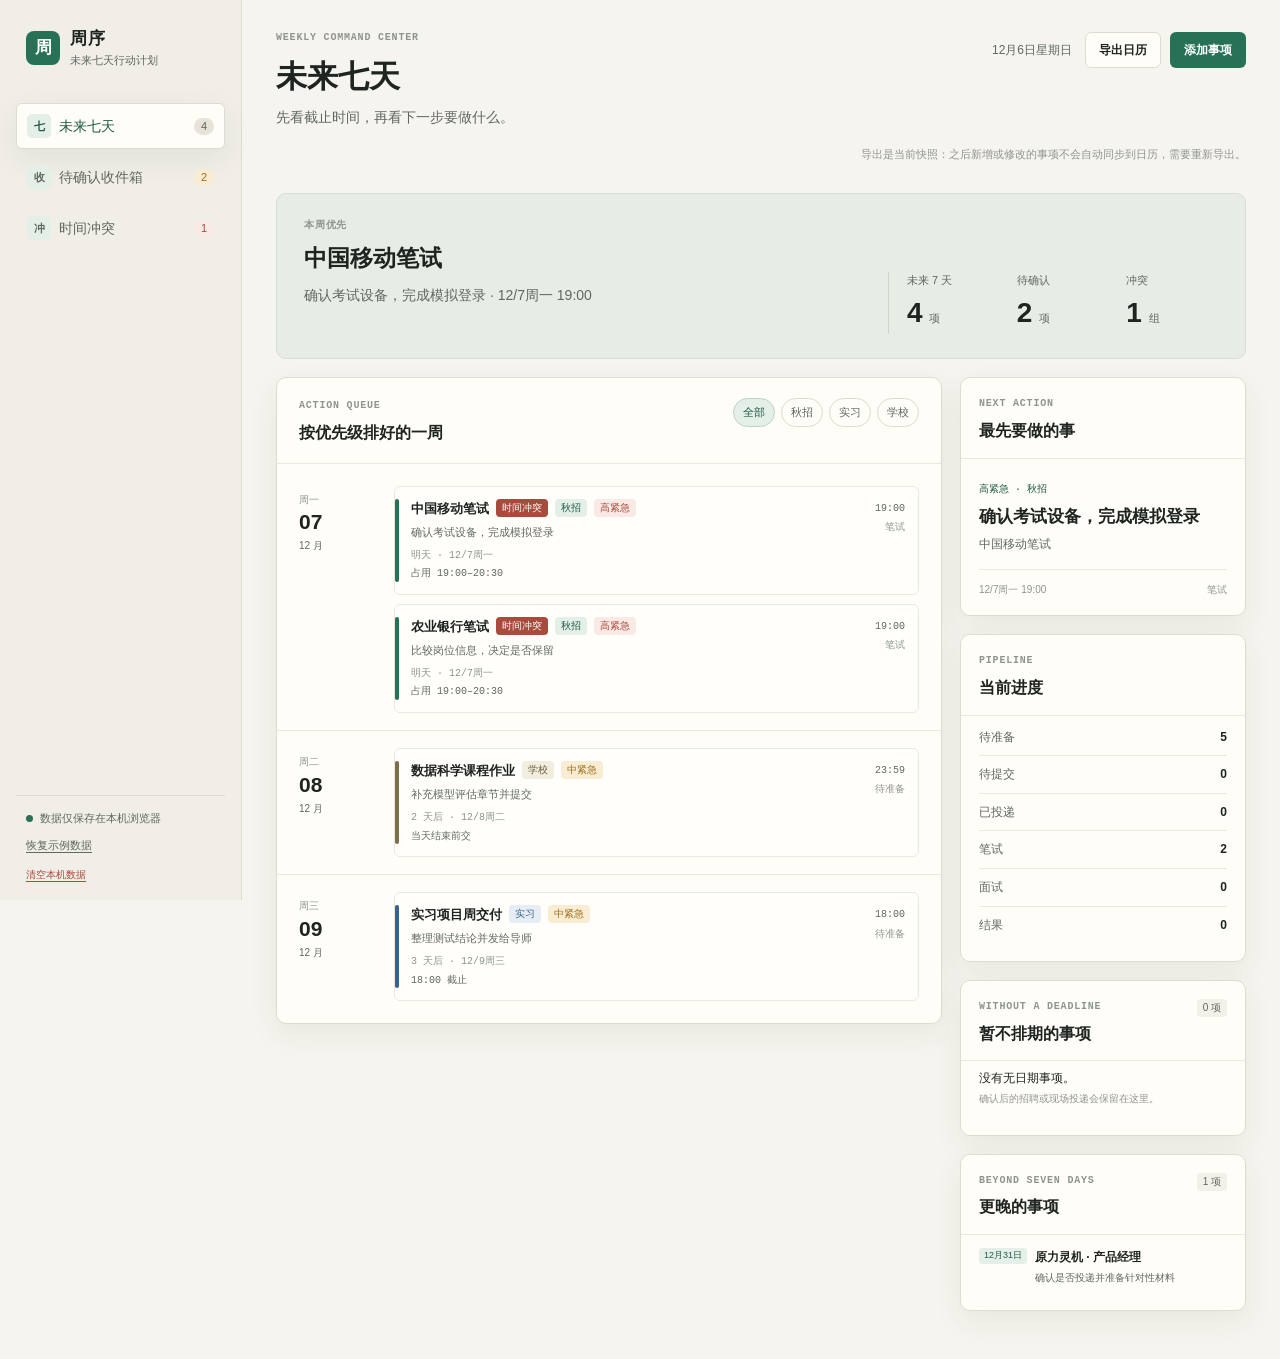
==== mvp/index.html @ a5f4f887 "版本号升到 20261125-3，让手机端刷新拿到最新代码" ====
<!doctype html>
<html lang="zh-CN">
  <head>
    <meta charset="UTF-8" />
    <meta name="viewport" content="width=device-width, initial-scale=1.0" />
    <meta name="theme-color" content="#f5f3ee" />
    <title>周序 · 未来七天行动计划</title>
    <link rel="icon" href="data:," />
    <link rel="stylesheet" href="./styles.css?v=20261125-3" />
  </head>
  <body>
    <div class="app-shell">
      <aside class="sidebar" aria-label="主导航">
        <div class="brand">
          <div class="brand-mark">周</div>
          <div>
            <div class="brand-name">周序</div>
            <div class="brand-subtitle">未来七天行动计划</div>
          </div>
        </div>

        <nav class="nav-list" aria-label="功能">
          <button class="nav-item active" data-view="week" type="button">
            <span class="nav-icon" aria-hidden="true">七</span>
            <span>未来七天</span>
            <span class="nav-count" id="weekCount">0</span>
          </button>
          <button class="nav-item" data-view="inbox" type="button">
            <span class="nav-icon" aria-hidden="true">收</span>
            <span>待确认收件箱</span>
            <span class="nav-count warn" id="inboxCount">0</span>
          </button>
          <button class="nav-item" data-view="conflicts" type="button">
            <span class="nav-icon" aria-hidden="true">冲</span>
            <span>时间冲突</span>
            <span class="nav-count danger" id="conflictCount">0</span>
          </button>
        </nav>

        <div class="sidebar-footer">
          <div class="privacy-note">
            <span class="privacy-dot"></span>
            <span>数据仅保存在本机浏览器</span>
          </div>
          <div class="sidebar-actions">
            <button class="text-button" id="resetDemo" type="button">恢复示例数据</button>
            <button class="reset-link" id="clearLocalData" type="button">
              <span class="label-full">清空本机数据</span>
              <span class="label-short">清空数据</span>
            </button>
          </div>
        </div>
      </aside>

      <main class="main-content">
        <header class="topbar">
          <div>
            <p class="eyebrow" id="viewEyebrow">WEEKLY COMMAND CENTER</p>
            <h1 id="viewTitle">未来七天</h1>
            <p class="view-subtitle" id="viewSubtitle">先看截止时间，再看下一步要做什么。</p>
          </div>
          <div class="topbar-actions">
            <div class="today-chip" id="todayChip"></div>
            <button class="button secondary" id="exportButton" type="button">导出日历</button>
            <button class="button primary" id="openCapture" type="button">添加事项</button>
          </div>
          <p class="export-note">
            导出是当前快照：之后新增或修改的事项不会自动同步到日历，需要重新导出。
          </p>
        </header>

        <section class="view active" id="weekView" aria-labelledby="viewTitle">
          <div class="summary-strip">
            <div class="summary-main">
              <p class="section-kicker">本周优先</p>
              <h2 id="priorityHeadline">先处理最紧急的事项</h2>
              <p id="prioritySummary">这里会显示未来七天最重要的行动。</p>
            </div>
            <div class="summary-metrics">
              <div class="metric">
                <span class="metric-label">未来 7 天</span>
                <strong id="metricUpcoming">0</strong>
                <span class="metric-unit">项</span>
              </div>
              <div class="metric">
                <span class="metric-label">待确认</span>
                <strong id="metricPending">0</strong>
                <span class="metric-unit">项</span>
              </div>
              <div class="metric">
                <span class="metric-label">冲突</span>
                <strong id="metricConflicts">0</strong>
                <span class="metric-unit">组</span>
              </div>
            </div>
          </div>

          <div class="workspace-grid">
            <section class="panel schedule-panel">
              <div class="panel-heading">
                <div>
                  <p class="section-kicker">ACTION QUEUE</p>
                  <h2>按优先级排好的一周</h2>
                </div>
                <div class="filter-row" id="categoryFilters" aria-label="分类筛选"></div>
              </div>
              <div class="day-list" id="dayList"></div>
            </section>

            <aside class="side-stack">
              <section class="panel focus-panel">
                <div class="panel-heading compact">
                  <div>
                    <p class="section-kicker">NEXT ACTION</p>
                    <h2>最先要做的事</h2>
                  </div>
                </div>
                <div id="nextActionCard"></div>
              </section>

              <section class="panel progress-panel">
                <div class="panel-heading compact">
                  <div>
                    <p class="section-kicker">PIPELINE</p>
                    <h2>当前进度</h2>
                  </div>
                </div>
                <div class="pipeline-summary" id="pipelineSummary"></div>
              </section>

              <section class="panel unscheduled-panel">
                <div class="panel-heading compact">
                  <div>
                    <p class="section-kicker">WITHOUT A DEADLINE</p>
                    <h2>暂不排期的事项</h2>
                  </div>
                  <span class="tag" id="unscheduledCount">0 项</span>
                </div>
                <div class="unscheduled-list" id="unscheduledList"></div>
              </section>

              <section class="panel unscheduled-panel">
                <div class="panel-heading compact">
                  <div>
                    <p class="section-kicker">BEYOND SEVEN DAYS</p>
                    <h2>更晚的事项</h2>
                  </div>
                  <span class="tag" id="laterCount">0 项</span>
                </div>
                <div class="unscheduled-list" id="laterList"></div>
              </section>
            </aside>
          </div>
        </section>

        <section class="view" id="inboxView" aria-labelledby="viewTitle">
          <div class="inbox-layout">
            <section class="panel inbox-panel">
              <div class="panel-heading">
                <div>
                  <p class="section-kicker">REVIEW QUEUE</p>
                  <h2>待你确认的事项</h2>
                </div>
                <div class="legend-row">
                  <span class="status-dot draft"></span><span>未确认</span>
                  <span class="status-dot confirmed"></span><span>已确认</span>
                </div>
              </div>
              <div id="inboxList" class="inbox-list"></div>
            </section>

            <aside class="panel review-panel">
              <div class="panel-heading compact">
                <div>
                  <p class="section-kicker">CARE FUL REVIEW</p>
                  <h2>确认事实，再进日历</h2>
                </div>
              </div>
              <div id="reviewEmpty" class="empty-state compact">
                <div class="empty-mark">审</div>
                <h3>选择一条待确认信息</h3>
                <p>日期、任务和状态都会先展示原文依据，再由你确认。</p>
              </div>
              <form id="reviewForm" class="review-form hidden">
                <div class="source-block">
                  <span class="source-label">原文依据</span>
                  <div id="reviewImageWrap" class="review-image-wrap hidden">
                    <img id="reviewImage" alt="事项原始截图" />
                  </div>
                  <p id="reviewSourceText"></p>
                  <a id="reviewSourceLink" class="source-link hidden" target="_blank" rel="noreferrer">打开来源</a>
                </div>
                <div id="reviewInference" class="inference-block hidden">
                  <span class="source-label">日期推算依据</span>
                  <p id="reviewInferenceText"></p>
                  <span class="inference-hint">这是按原文推算的结果，请确认是否正确。</span>
                </div>
                <p id="reviewPrefillNote" class="prefill-note hidden"></p>
                <label class="field">
                  <span>事项名称</span>
                  <input id="reviewTitle" type="text" required />
                </label>
                <div class="field-grid">
                  <label class="field">
                    <span>分类</span>
                    <select id="reviewCategory">
                      <option value="recruiting">秋招</option>
                      <option value="internship">实习</option>
                      <option value="school">学校</option>
                    </select>
                  </label>
                  <label class="field">
                    <span>日期状态</span>
                    <select id="reviewDateState">
                      <option value="explicit">明确日期</option>
                      <option value="missing">未找到日期</option>
                      <option value="published">只有发布日期</option>
                      <option value="no_schedule">无需排期</option>
                    </select>
                  </label>
                </div>
                <div class="field-grid">
                  <label class="field">
                    <span id="reviewDeadlineLabel">截止日期</span>
                    <input id="reviewDeadline" type="date" />
                  </label>
                  <label class="field">
                    <span id="reviewTimeLabel">截止时间</span>
                    <input id="reviewTime" type="time" />
                  </label>
                </div>
                <div class="field-grid">
                  <label class="field" id="reviewDurationField">
                    <span id="reviewDurationLabel">预计占用时长</span>
                    <select id="reviewDuration">
                      <option value="">按类型自动</option>
                      <option value="15">15 分钟</option>
                      <option value="30">30 分钟</option>
                      <option value="45">45 分钟</option>
                      <option value="60">60 分钟</option>
                      <option value="90">90 分钟</option>
                      <option value="120">120 分钟</option>
                      <option value="180">180 分钟</option>
                      <option value="240">240 分钟</option>
                    </select>
                  </label>
                  <div class="field">
                    <span id="reviewOccupancyLabel">时段基准</span>
                    <p class="field-help" id="reviewOccupancy"></p>
                  </div>
                </div>
                <p id="reviewTimeHint" class="field-help time-hint"></p>
                <label class="field">
                  <span>具体下一步</span>
                  <input id="reviewAction" type="text" placeholder="例如：完成网申并提交材料" required />
                </label>
                <div class="field-grid">
                  <label class="field">
                    <span>紧急程度</span>
                    <select id="reviewUrgency">
                      <option value="high">高</option>
                      <option value="medium">中</option>
                      <option value="low">低</option>
                    </select>
                  </label>
                  <label class="field">
                    <span>进度</span>
                    <select id="reviewStatus">
                      <option value="todo">待准备</option>
                      <option value="coursework">待提交</option>
                      <option value="submitted">已投递</option>
                      <option value="exam">笔试</option>
                      <option value="interview">面试</option>
                      <option value="result">结果</option>
                      <option value="done">已完成</option>
                    </select>
                  </label>
                </div>
                <label class="field">
                  <span id="reviewContextLabel">岗位上下文（冲突比较时使用）</span>
                  <textarea id="reviewContext" rows="2" placeholder="岗位职责、地点、考试形式或你自己的选择理由"></textarea>
                </label>
                <div class="review-actions">
                  <button class="button ghost" id="saveDraft" type="button">暂存草稿</button>
                  <button class="button danger-text" id="deleteTask" type="button">删除这条事项</button>
                  <button class="button primary" type="submit">确认并加入计划</button>
                </div>
              </form>
            </aside>
          </div>
        </section>

        <section class="view" id="conflictsView" aria-labelledby="viewTitle">
          <div id="conflictContent"></div>
        </section>
      </main>
    </div>

    <dialog id="captureDialog" class="capture-dialog">
      <form method="dialog" class="dialog-shell" id="captureForm">
        <div class="dialog-toast" id="captureToast" role="status" aria-live="polite"></div>
        <div class="dialog-header">
          <div>
            <p class="section-kicker">CAPTURE</p>
            <h2>添加一条截止信息</h2>
            <p>先记录来源，再确认事实。系统不会凭空补日期。</p>
          </div>
          <button class="icon-button" value="cancel" aria-label="关闭" type="submit">×</button>
        </div>

        <div class="capture-tabs" role="tablist" aria-label="添加方式">
          <button class="capture-tab active" type="button" data-capture-mode="image">图片</button>
          <button class="capture-tab" type="button" data-capture-mode="text">粘贴文本</button>
          <button class="capture-tab" type="button" data-capture-mode="manual">手动录入</button>
          <button class="capture-tab" type="button" data-capture-mode="sample">示例</button>
        </div>

        <section class="capture-mode active" data-mode-panel="image">
          <label class="dropzone" id="dropzone">
            <input id="imageInput" type="file" accept="image/*" hidden />
            <span class="drop-mark">+</span>
            <strong>选择一张招聘或通知截图</strong>
            <span>图片只留在本机；首版会先进入“待人工确认”</span>
          </label>
          <div id="imagePreview" class="image-preview hidden"></div>
        </section>

        <section class="capture-mode" data-mode-panel="text">
          <label class="field">
            <span>粘贴招聘原文或通知文字</span>
            <textarea id="rawTextInput" rows="7" placeholder="例如：投递时间 2026年8月17日-2026年12月31日"></textarea>
          </label>
          <p class="field-help">首版不会自动猜测。请保留原文，下一步再手动确认日期。</p>
        </section>

        <section class="capture-mode" data-mode-panel="manual">
          <div class="manual-form">
            <label class="field" id="manualTitleField"><span>事项名称</span><input id="manualTitle" type="text" placeholder="例如：中国移动笔试" /></label>
            <div class="field-grid">
              <label class="field"><span>分类</span><select id="manualCategory"><option value="recruiting">秋招</option><option value="internship">实习</option><option value="school">学校</option></select></label>
              <label class="field"><span>日期状态</span><select id="manualDateState"><option value="explicit">明确日期</option><option value="missing">未找到日期</option><option value="published">只有发布日期</option><option value="no_schedule">无需排期</option></select></label>
            </div>
            <div class="field-grid">
              <label class="field" id="manualDeadlineField"><span id="manualDeadlineLabel">截止日期</span><input id="manualDeadline" type="date" /></label>
              <label class="field"><span id="manualTimeLabel">截止时间</span><input id="manualTime" type="time" /></label>
            </div>
            <div class="field-grid">
              <label class="field" id="manualDurationField"><span id="manualDurationLabel">预计占用时长</span>
                <select id="manualDuration">
                  <option value="">按类型自动</option>
                  <option value="15">15 分钟</option>
                  <option value="30">30 分钟</option>
                  <option value="45">45 分钟</option>
                  <option value="60">60 分钟</option>
                  <option value="90">90 分钟</option>
                  <option value="120">120 分钟</option>
                  <option value="180">180 分钟</option>
                  <option value="240">240 分钟</option>
                </select>
              </label>
              <div class="field"><span id="manualOccupancyLabel">时段基准</span><p class="field-help" id="manualOccupancy"></p></div>
            </div>
            <label class="field" id="manualActionField"><span>具体下一步</span><input id="manualAction" type="text" placeholder="例如：确认考试设备并完成模拟测试" /></label>
            <div class="field-grid">
              <label class="field"><span>进度</span><select id="manualStatus"><option value="todo">待准备</option><option value="coursework">待提交</option><option value="submitted">已投递</option><option value="exam">笔试</option><option value="interview">面试</option><option value="result">结果</option><option value="done">已完成</option></select></label>
              <label class="field"><span>紧急程度</span><select id="manualUrgency"><option value="high">高</option><option value="medium" selected>中</option><option value="low">低</option></select></label>
            </div>
            <p id="manualHint" class="field-help"></p>
          </div>
        </section>

        <section class="capture-mode" data-mode-panel="sample">
          <div class="sample-list">
            <button class="sample-option" type="button" data-sample="explicit">
              <img src="./assets/samples/s01-nowcoder.jpg" alt="原力灵机职位详情页截图" />
              <span class="sample-copy">
                <span class="sample-status explicit">明确日期</span>
                <strong>原力灵机 · 产品经理</strong>
                <span>投递时间：2026-08-17 至 2026-12-31</span>
              </span>
            </button>
            <button class="sample-option" type="button" data-sample="published">
              <img src="./assets/samples/s02-huolala.jpg" alt="货拉拉职位详情页截图" />
              <span class="sample-copy">
                <span class="sample-status published">只有发布日期</span>
                <strong>货拉拉 · 产品实习生</strong>
                <span>发布于 2026-09-11，未说明截止时间</span>
              </span>
            </button>
            <button class="sample-option" type="button" data-sample="missing">
              <img src="./assets/samples/s03-ecoflow.jpg" alt="EcoFlow 职位详情页截图" />
              <span class="sample-copy">
                <span class="sample-status missing">未找到日期</span>
                <strong>EcoFlow · 软件产品经理</strong>
                <span>页面可见区域没有截止时间</span>
              </span>
            </button>
            <button class="sample-option" type="button" data-sample="graduationYear">
              <img src="./assets/samples/s06-ncss.jpg" alt="浩鲸云计算职位详情页截图" />
              <span class="sample-copy">
                <span class="sample-status explicit">明确日期</span>
                <strong>浩鲸云计算 · 产品经理</strong>
                <span>毕业时间 2027 年，招聘截止日期 2026.12.31</span>
              </span>
            </button>
            <button class="sample-option" type="button" data-sample="noSchedule">
              <span class="sample-placeholder">现</span>
              <span class="sample-copy">
                <span class="sample-status no-schedule">无需排期</span>
                <strong>双选会现场投递</strong>
                <span>已现场递交简历，没有截止时间，只需保留进度</span>
              </span>
            </button>
            <button class="sample-option" type="button" data-sample="conflict">
              <span class="sample-placeholder conflict">冲</span>
              <span class="sample-copy">
                <span class="sample-status conflict">时间冲突</span>
                <strong>中国移动 vs 农业银行</strong>
                <span>两个笔试安排在同一时间，需要比较岗位上下文</span>
              </span>
            </button>
          </div>
        </section>

        <div class="dialog-footer">
          <span class="dialog-footnote">示例使用公开招聘页；个人截图只保存在本机浏览器。</span>
          <button class="button primary" id="saveCapture" type="button">保存到待确认收件箱</button>
        </div>
      </form>
    </dialog>

    <dialog id="clearDataDialog" class="confirm-dialog">
      <form method="dialog" class="confirm-shell">
        <p class="section-kicker">RESET LOCAL DATA</p>
        <h2>清空本机事项？</h2>
        <p>这只会删除当前浏览器保存的事项，不会删除示例图片。清空后会保持空计划，方便下一次试用。</p>
        <div class="confirm-actions">
          <button class="button secondary" value="cancel" type="submit">取消</button>
          <button class="button primary" value="confirm" type="submit">清空事项</button>
        </div>
      </form>
    </dialog>

    <div class="toast" id="toast" role="status" aria-live="polite"></div>

    <script src="./parser.js?v=20261125-3"></script>
    <script src="./app.js?v=20261125-3"></script>
  </body>
</html>
---- mvp/styles.css ----
:root {
  --ink: #1e2420;
  --ink-soft: #5f6861;
  --ink-faint: #8d958e;
  --paper: #f6f4ee;
  --panel: #fffdf8;
  --line: #dedbd1;
  --line-soft: #ece8de;
  --accent: #277257;
  --accent-deep: #1f5b45;
  --accent-soft: #e4efe8;
  --warning: #a06d17;
  --warning-soft: #f8edd2;
  --danger: #a84a3c;
  --danger-soft: #fae9e4;
  --blue: #3b6389;
  --blue-soft: #e7edf4;
  --shadow: 0 10px 30px rgba(46, 53, 46, 0.07);
  --radius: 10px;
  --radius-sm: 6px;
  --sans: "Avenir Next", "PingFang SC", "Hiragino Sans GB", "Microsoft YaHei", sans-serif;
  --mono: "SFMono-Regular", "Cascadia Code", "Roboto Mono", monospace;
}

* {
  box-sizing: border-box;
}

html {
  min-width: 320px;
  background: var(--paper);
}

body {
  margin: 0;
  color: var(--ink);
  background: var(--paper);
  font-family: var(--sans);
  font-size: 14px;
  line-height: 1.55;
}

button,
input,
select,
textarea {
  font: inherit;
}

button {
  cursor: pointer;
}

a {
  color: var(--accent-deep);
}

.app-shell {
  min-height: 100vh;
  display: grid;
  grid-template-columns: 242px minmax(0, 1fr);
}

.sidebar {
  position: sticky;
  top: 0;
  height: 100vh;
  padding: 26px 16px 18px;
  display: flex;
  flex-direction: column;
  border-right: 1px solid var(--line);
  background: #f0eee7;
}

.brand {
  display: flex;
  align-items: center;
  gap: 10px;
  padding: 0 10px;
}

.brand-mark {
  width: 34px;
  height: 34px;
  display: grid;
  place-items: center;
  color: #fffdf8;
  background: var(--accent);
  border-radius: 8px;
  font-weight: 700;
  font-size: 17px;
}

.brand-name {
  font-weight: 700;
  font-size: 17px;
  letter-spacing: 0.04em;
}

.brand-subtitle {
  color: var(--ink-soft);
  font-size: 11px;
}

.nav-list {
  margin-top: 34px;
  display: grid;
  gap: 5px;
}

.nav-item {
  width: 100%;
  padding: 10px 10px;
  display: grid;
  grid-template-columns: 24px minmax(0, 1fr) auto;
  align-items: center;
  gap: 8px;
  color: var(--ink-soft);
  background: transparent;
  border: 1px solid transparent;
  border-radius: var(--radius-sm);
  text-align: left;
  transition: 0.18s ease;
}

.nav-item:hover {
  color: var(--ink);
  background: #ebe7dc;
}

.nav-item.active {
  color: var(--accent-deep);
  background: var(--panel);
  border-color: var(--line);
  box-shadow: var(--shadow);
}

.nav-icon {
  width: 24px;
  height: 24px;
  display: grid;
  place-items: center;
  color: inherit;
  background: var(--accent-soft);
  border-radius: 5px;
  font-size: 11px;
  font-weight: 700;
}

.nav-count {
  min-width: 20px;
  padding: 0 5px;
  color: var(--ink-soft);
  background: #e7e3d8;
  border-radius: 999px;
  font-size: 11px;
  text-align: center;
}

.nav-count.warn {
  color: var(--warning);
  background: var(--warning-soft);
}

.nav-count.danger {
  color: var(--danger);
  background: var(--danger-soft);
}

.sidebar-footer {
  margin-top: auto;
  padding: 14px 10px 0;
  border-top: 1px solid var(--line);
}

.sidebar-actions {
  display: flex;
  flex-direction: column;
  align-items: flex-start;
  gap: 6px;
}

.label-short {
  display: none;
}

.privacy-note {
  display: flex;
  align-items: center;
  gap: 7px;
  color: var(--ink-soft);
  font-size: 11px;
}

.privacy-dot {
  width: 7px;
  height: 7px;
  border-radius: 50%;
  background: var(--accent);
}

.text-button {
  margin-top: 10px;
  padding: 0;
  color: var(--ink-soft);
  background: transparent;
  border: none;
  font-size: 11px;
  text-decoration: underline;
  text-underline-offset: 3px;
}

.main-content {
  min-width: 0;
  padding: 30px 34px 48px;
}

.topbar {
  display: flex;
  flex-wrap: wrap;
  align-items: flex-start;
  justify-content: space-between;
  gap: 18px 24px;
  margin-bottom: 30px;
}

.export-note {
  flex: 0 0 100%;
  margin: 0;
  color: var(--ink-faint);
  font-size: 11px;
  text-align: right;
}

.eyebrow,
.section-kicker {
  margin: 0 0 7px;
  color: var(--ink-faint);
  font-family: var(--mono);
  font-size: 10px;
  font-weight: 600;
  letter-spacing: 0.08em;
}

.topbar h1 {
  margin: 0;
  font-size: 31px;
  font-weight: 650;
  letter-spacing: 0;
}

.view-subtitle {
  max-width: 520px;
  margin: 6px 0 0;
  color: var(--ink-soft);
}

.topbar-actions {
  display: flex;
  align-items: center;
  gap: 9px;
  padding-top: 2px;
}

.today-chip {
  margin-right: 4px;
  color: var(--ink-soft);
  font-size: 12px;
  white-space: nowrap;
}

.button {
  min-height: 36px;
  padding: 7px 13px;
  border-radius: var(--radius-sm);
  border: 1px solid transparent;
  font-weight: 600;
  font-size: 12px;
  transition: 0.16s ease;
}

.button:hover {
  transform: translateY(-1px);
}

.button.primary {
  color: #fff;
  background: var(--accent);
}

.button.primary:hover {
  background: var(--accent-deep);
}

.button.secondary {
  color: var(--ink);
  background: var(--panel);
  border-color: var(--line);
}

.button.secondary:hover {
  border-color: var(--ink-faint);
}

.button.ghost {
  color: var(--ink-soft);
  background: transparent;
  border-color: var(--line);
}

.button.small {
  min-height: 30px;
  padding: 5px 9px;
  font-size: 11px;
}

.view {
  display: none;
}

.view.active {
  display: block;
  animation: view-in 0.22s ease;
}

@keyframes view-in {
  from {
    opacity: 0;
    transform: translateY(3px);
  }
  to {
    opacity: 1;
    transform: translateY(0);
  }
}

.summary-strip {
  min-height: 166px;
  display: flex;
  justify-content: space-between;
  gap: 30px;
  padding: 24px 27px;
  background: #e7ece4;
  border: 1px solid #d4ded4;
  border-radius: var(--radius);
}

.summary-main {
  max-width: 600px;
}

.summary-main h2 {
  margin: 0;
  font-size: 23px;
  font-weight: 650;
}

.summary-main p:last-child {
  margin: 9px 0 0;
  color: var(--ink-soft);
}

.summary-metrics {
  min-width: 330px;
  display: grid;
  grid-template-columns: repeat(3, 1fr);
  align-self: end;
  border-left: 1px solid #ccd7cc;
}

.metric {
  padding-left: 18px;
}

.metric-label {
  display: block;
  color: var(--ink-soft);
  font-size: 11px;
}

.metric strong {
  display: inline-block;
  margin-top: 2px;
  font-size: 28px;
  font-weight: 650;
}

.metric-unit {
  margin-left: 3px;
  color: var(--ink-soft);
  font-size: 11px;
}

.workspace-grid {
  margin-top: 18px;
  display: grid;
  grid-template-columns: minmax(0, 1fr) 286px;
  gap: 18px;
  align-items: start;
}

.panel {
  background: var(--panel);
  border: 1px solid var(--line);
  border-radius: var(--radius);
  box-shadow: var(--shadow);
}

.schedule-panel,
.inbox-panel {
  overflow: hidden;
}

.panel-heading {
  display: flex;
  justify-content: space-between;
  align-items: flex-start;
  gap: 16px;
  padding: 20px 22px 17px;
  border-bottom: 1px solid var(--line-soft);
}

.panel-heading.compact {
  padding: 18px 18px 14px;
}

.panel-heading h2 {
  margin: 0;
  font-size: 16px;
  font-weight: 650;
}

.filter-row {
  display: flex;
  flex-wrap: wrap;
  gap: 6px;
}

.filter-button {
  padding: 5px 9px;
  color: var(--ink-soft);
  background: transparent;
  border: 1px solid var(--line);
  border-radius: 999px;
  font-size: 11px;
}

.filter-button.active {
  color: var(--accent-deep);
  background: var(--accent-soft);
  border-color: #bad4c4;
}

.day-list {
  padding: 5px 0;
}

.day-row {
  display: grid;
  grid-template-columns: 78px minmax(0, 1fr);
  gap: 17px;
  padding: 17px 22px;
  border-bottom: 1px solid var(--line-soft);
}

.day-row:last-child {
  border-bottom: none;
}

.day-stamp {
  padding-top: 2px;
}

.day-week {
  color: var(--ink-faint);
  font-family: var(--mono);
  font-size: 10px;
}

.day-number {
  display: block;
  margin-top: 1px;
  font-size: 21px;
  font-weight: 650;
  line-height: 1.15;
}

.day-month {
  color: var(--ink-soft);
  font-size: 10px;
}

.event-list {
  display: grid;
  gap: 9px;
}

.event-card {
  position: relative;
  display: grid;
  grid-template-columns: 4px minmax(0, 1fr) auto;
  gap: 12px;
  align-items: start;
  padding: 12px 13px 12px 0;
  background: #fffefa;
  border: 1px solid var(--line-soft);
  border-radius: var(--radius-sm);
}

.event-card:hover {
  border-color: #cfd6cd;
}

.event-category {
  align-self: stretch;
  border-radius: 3px;
  background: var(--accent);
}

.event-category.internship {
  background: var(--blue);
}

.event-category.school {
  background: #7b704a;
}

.event-main {
  min-width: 0;
}

.event-title-row {
  display: flex;
  align-items: flex-start;
  gap: 7px;
  flex-wrap: wrap;
}

.event-title {
  margin: 0;
  font-size: 13px;
  font-weight: 650;
}

.tag {
  display: inline-flex;
  align-items: center;
  gap: 4px;
  padding: 2px 6px;
  color: var(--ink-soft);
  background: #f2f0e9;
  border-radius: 4px;
  font-size: 10px;
  line-height: 1.4;
}

.tag.category-recruiting {
  color: var(--accent-deep);
  background: var(--accent-soft);
}

.tag.category-internship {
  color: var(--blue);
  background: var(--blue-soft);
}

.tag.category-school {
  color: #6b5f38;
  background: #f1eddf;
}

.tag.priority-high {
  color: var(--danger);
  background: var(--danger-soft);
}

.tag.priority-medium {
  color: var(--warning);
  background: var(--warning-soft);
}

.tag.priority-low {
  color: var(--ink-soft);
  background: #efeee9;
}

.tag.pending {
  color: var(--warning);
  background: var(--warning-soft);
}

.tag.need-time {
  color: var(--danger);
  background: var(--danger-soft);
}

.tag.conflict {
  color: #fff;
  background: var(--danger);
}

.tag.crowded {
  color: var(--warning);
  background: var(--warning-soft);
}

.event-action {
  margin: 5px 0 0;
  color: var(--ink-soft);
  font-size: 11px;
}

.event-deadline {
  margin-top: 7px;
  display: flex;
  align-items: center;
  gap: 5px;
  color: var(--ink-faint);
  font-family: var(--mono);
  font-size: 10px;
}

.event-occupancy {
  margin-top: 3px;
  color: var(--ink-soft);
  font-family: var(--mono);
  font-size: 10px;
}

.event-time {
  min-width: 94px;
  padding-top: 2px;
  color: var(--ink-soft);
  font-family: var(--mono);
  font-size: 10px;
  text-align: right;
}

.event-status {
  display: block;
  margin-top: 4px;
  color: var(--ink-faint);
  font-size: 10px;
}

.event-edit {
  position: absolute;
  top: 7px;
  right: 7px;
  padding: 2px 4px;
  color: var(--ink-faint);
  background: transparent;
  border: none;
  opacity: 0;
  font-size: 10px;
}

.event-actions {
  position: absolute;
  top: 7px;
  right: 7px;
  display: flex;
  gap: 6px;
  opacity: 0;
}

.event-actions .event-edit {
  position: static;
}

.event-edit.danger {
  color: var(--danger);
}

.event-card:hover .event-edit {
  opacity: 1;
}

.event-card:hover .event-actions,
.event-card:focus-within .event-actions {
  opacity: 1;
}

.side-stack {
  display: grid;
  gap: 18px;
}

.focus-panel,
.progress-panel {
  overflow: hidden;
}

.next-action-card {
  padding: 18px;
}

.next-action-label {
  color: var(--accent-deep);
  font-family: var(--mono);
  font-size: 10px;
}

.next-action-card h3 {
  margin: 8px 0 6px;
  font-size: 17px;
  font-weight: 650;
  line-height: 1.35;
}

.next-action-card p {
  margin: 0;
  color: var(--ink-soft);
  font-size: 12px;
}

.next-action-meta {
  margin-top: 15px;
  padding-top: 12px;
  display: flex;
  justify-content: space-between;
  gap: 10px;
  border-top: 1px solid var(--line-soft);
  color: var(--ink-faint);
  font-size: 10px;
}

.pipeline-summary {
  padding: 3px 18px 18px;
}

.pipeline-row {
  padding: 9px 0;
  display: flex;
  justify-content: space-between;
  gap: 12px;
  border-bottom: 1px solid var(--line-soft);
  color: var(--ink-soft);
  font-size: 12px;
}

.pipeline-row:last-child {
  border-bottom: none;
}

.pipeline-row strong {
  color: var(--ink);
  font-size: 12px;
}

.inbox-layout {
  display: grid;
  grid-template-columns: minmax(320px, 0.9fr) minmax(380px, 1.1fr);
  gap: 18px;
  align-items: start;
}

.inbox-list {
  padding: 4px 20px 20px;
}

.inbox-item {
  width: 100%;
  display: grid;
  grid-template-columns: 8px minmax(0, 1fr) auto;
  gap: 11px;
  align-items: start;
  padding: 15px 4px;
  color: var(--ink);
  background: transparent;
  border: none;
  border-bottom: 1px solid var(--line-soft);
  text-align: left;
}

.inbox-item:hover,
.inbox-item.selected {
  background: #fbf8ee;
}

.inbox-item:last-child {
  border-bottom: none;
}

.status-dot {
  width: 8px;
  height: 8px;
  display: inline-block;
  border-radius: 50%;
}

.status-dot.draft {
  background: var(--warning);
}

.status-dot.confirmed {
  background: var(--accent);
}

.reset-link {
  margin-top: 6px;
  padding: 0;
  color: var(--danger);
  background: transparent;
  border: none;
  font-size: 10px;
  text-decoration: underline;
  text-underline-offset: 3px;
}

.inbox-item-title {
  display: block;
  font-size: 13px;
  font-weight: 650;
}

.inbox-item-meta {
  display: block;
  margin-top: 4px;
  color: var(--ink-soft);
  font-size: 11px;
}

.inbox-arrow {
  padding-top: 2px;
  color: var(--ink-faint);
  font-size: 15px;
}

.legend-row {
  display: flex;
  align-items: center;
  gap: 5px;
  color: var(--ink-faint);
  font-size: 10px;
}

.legend-row .status-dot {
  margin-left: 4px;
}

.review-panel {
  min-height: 500px;
}

.empty-state {
  padding: 52px 26px;
  color: var(--ink-soft);
  text-align: center;
}

.empty-state.compact {
  padding: 66px 26px;
}

.empty-mark {
  width: 38px;
  height: 38px;
  margin: 0 auto 13px;
  display: grid;
  place-items: center;
  color: var(--accent);
  background: var(--accent-soft);
  border-radius: 9px;
  font-weight: 700;
}

.empty-state h3 {
  margin: 0;
  color: var(--ink);
  font-size: 15px;
}

.empty-state p {
  max-width: 330px;
  margin: 7px auto 0;
  font-size: 12px;
}

.review-form {
  padding: 19px 20px 21px;
}

.hidden {
  display: none !important;
}

.source-block {
  margin-bottom: 17px;
  padding: 13px;
  background: #f5f2e9;
  border: 1px solid #e6e0d2;
  border-radius: var(--radius-sm);
}

.source-label {
  color: var(--ink-faint);
  font-family: var(--mono);
  font-size: 10px;
}

.source-block p {
  margin: 5px 0 0;
  color: var(--ink-soft);
  font-family: var(--mono);
  font-size: 11px;
  word-break: break-word;
}

.review-image-wrap {
  margin-top: 9px;
  overflow: hidden;
  background: #fffefa;
  border: 1px solid var(--line);
  border-radius: 5px;
}

.review-image-wrap img {
  width: 100%;
  max-height: 260px;
  display: block;
  object-fit: contain;
  object-position: top;
}

.source-link {
  display: inline-block;
  margin-top: 7px;
  font-size: 11px;
}

.field {
  display: grid;
  gap: 5px;
  margin-bottom: 12px;
}

.field > span {
  color: var(--ink-soft);
  font-size: 11px;
}

.field input,
.field select,
.field textarea {
  width: 100%;
  padding: 9px 10px;
  color: var(--ink);
  background: #fffefa;
  border: 1px solid var(--line);
  border-radius: 5px;
  outline: none;
}

.field textarea {
  resize: vertical;
}

.field input:focus,
.field select:focus,
.field textarea:focus {
  border-color: var(--accent);
  box-shadow: 0 0 0 3px rgba(39, 114, 87, 0.11);
}

.field-grid {
  display: grid;
  grid-template-columns: 1fr 1fr;
  gap: 10px;
}

.review-actions {
  margin-top: 18px;
  display: flex;
  justify-content: flex-end;
  gap: 8px;
}

.conflict-banner {
  display: flex;
  align-items: flex-start;
  justify-content: space-between;
  gap: 20px;
  padding: 19px 22px;
  background: var(--danger-soft);
  border: 1px solid #e9c9c0;
  border-radius: var(--radius);
}

.conflict-banner h2 {
  margin: 0;
  color: #78352b;
  font-size: 17px;
}

.conflict-banner p {
  margin: 4px 0 0;
  color: #8a554b;
  font-size: 12px;
}

.conflict-groups {
  margin-top: 17px;
  display: grid;
  gap: 18px;
}

.conflict-group {
  padding: 19px;
  background: var(--panel);
  border: 1px solid var(--line);
  border-radius: var(--radius);
  box-shadow: var(--shadow);
}

.conflict-group-heading {
  display: flex;
  align-items: flex-start;
  justify-content: space-between;
  gap: 15px;
  padding-bottom: 14px;
  border-bottom: 1px solid var(--line-soft);
}

.conflict-group-heading h3 {
  margin: 0;
  font-size: 15px;
}

.conflict-group-heading p {
  margin: 4px 0 0;
  color: var(--ink-soft);
  font-size: 11px;
}

.compare-grid {
  margin-top: 15px;
  display: grid;
  grid-template-columns: 1fr 1fr;
  gap: 12px;
}

.compare-card {
  padding: 15px;
  background: #fffefa;
  border: 1px solid var(--line);
  border-radius: var(--radius-sm);
}

.compare-card.selected {
  border-color: var(--accent);
  box-shadow: 0 0 0 2px rgba(39, 114, 87, 0.09);
}

.compare-card-top {
  display: flex;
  align-items: flex-start;
  justify-content: space-between;
  gap: 10px;
}

.compare-card h4 {
  margin: 0;
  font-size: 14px;
}

.compare-meta {
  margin-top: 5px;
  color: var(--ink-soft);
  font-size: 11px;
}

.compare-facts {
  margin: 13px 0 0;
  display: grid;
  gap: 7px;
}

.compare-fact {
  display: grid;
  grid-template-columns: 58px minmax(0, 1fr);
  gap: 8px;
  color: var(--ink-soft);
  font-size: 11px;
}

.compare-fact dt {
  color: var(--ink-faint);
}

.compare-fact dd {
  margin: 0;
}

.compare-actions {
  margin-top: 14px;
  display: flex;
  gap: 7px;
}

.capture-dialog {
  width: min(680px, calc(100vw - 30px));
  max-height: calc(100vh - 30px);
  padding: 0;
  color: var(--ink);
  background: var(--panel);
  border: 1px solid var(--line);
  border-radius: 12px;
  box-shadow: 0 24px 80px rgba(22, 30, 23, 0.2);
}

.confirm-dialog {
  width: min(420px, calc(100vw - 30px));
  padding: 0;
  color: var(--ink);
  background: var(--panel);
  border: 1px solid var(--line);
  border-radius: 12px;
  box-shadow: 0 24px 80px rgba(22, 30, 23, 0.2);
}

.confirm-dialog::backdrop {
  background: rgba(24, 29, 25, 0.36);
  backdrop-filter: blur(2px);
}

.confirm-shell {
  padding: 24px;
}

.confirm-shell h2 {
  margin: 0;
  font-size: 20px;
}

.confirm-shell > p:not(.section-kicker) {
  margin: 8px 0 0;
  color: var(--ink-soft);
  font-size: 12px;
}

.confirm-actions {
  margin-top: 22px;
  display: flex;
  justify-content: flex-end;
  gap: 8px;
}

.capture-dialog::backdrop {
  background: rgba(24, 29, 25, 0.36);
  backdrop-filter: blur(2px);
}

.dialog-shell {
  max-height: calc(100vh - 30px);
  overflow: auto;
}

.dialog-header {
  display: flex;
  justify-content: space-between;
  gap: 18px;
  padding: 22px 24px 16px;
}

.dialog-header h2 {
  margin: 0;
  font-size: 20px;
}

.dialog-header p:last-child {
  margin: 5px 0 0;
  color: var(--ink-soft);
  font-size: 11px;
}

.icon-button {
  width: 30px;
  height: 30px;
  color: var(--ink-soft);
  background: transparent;
  border: 1px solid var(--line);
  border-radius: 5px;
  font-size: 20px;
  line-height: 1;
}

.capture-tabs {
  display: flex;
  gap: 4px;
  padding: 0 24px;
  border-bottom: 1px solid var(--line-soft);
}

.capture-tab {
  padding: 9px 11px 10px;
  color: var(--ink-soft);
  background: transparent;
  border: none;
  border-bottom: 2px solid transparent;
  font-size: 12px;
}

.capture-tab.active {
  color: var(--accent-deep);
  border-bottom-color: var(--accent);
}

.capture-mode {
  display: none;
  padding: 18px 24px 8px;
}

.capture-mode.active {
  display: block;
}

.dropzone {
  min-height: 160px;
  padding: 24px;
  display: flex;
  flex-direction: column;
  align-items: center;
  justify-content: center;
  gap: 4px;
  color: var(--ink-soft);
  background: #f8f5ed;
  border: 1px dashed #bbbfb1;
  border-radius: var(--radius-sm);
  text-align: center;
}

.dropzone:hover {
  border-color: var(--accent);
  background: var(--accent-soft);
}

.dropzone strong {
  color: var(--ink);
  font-size: 13px;
}

.dropzone span:last-child {
  font-size: 11px;
}

.drop-mark {
  color: var(--accent);
  font-size: 28px;
  line-height: 1;
}

.image-preview {
  padding: 15px;
  background: #f5f2e9;
  border-radius: var(--radius-sm);
}

.image-preview img {
  width: 100%;
  max-height: 300px;
  object-fit: contain;
  border-radius: 4px;
}

.field-help {
  margin: 8px 0 12px;
  color: var(--ink-faint);
  font-size: 11px;
}

.time-hint {
  margin: -4px 0 12px;
  padding: 8px 10px;
  border-radius: var(--radius-sm);
  background: var(--blue-soft);
  color: var(--blue);
  line-height: 1.6;
}

.time-hint.warn {
  background: var(--warning-soft);
  color: var(--warning);
}

.time-hint.urgent {
  background: var(--danger-soft);
  color: var(--danger);
}

.button.danger-text {
  color: var(--danger);
  background: transparent;
  border-color: var(--line);
}

.button.danger-text:hover {
  border-color: var(--danger);
}

.prefill-note {
  display: inline-block;
  margin: 0 0 10px;
  padding: 4px 8px;
  border-radius: var(--radius-sm);
  background: var(--accent-soft);
  color: var(--accent-deep);
  font-size: 11px;
}

.sample-list {
  display: grid;
  gap: 8px;
}

.sample-option {
  display: grid;
  grid-template-columns: 82px minmax(0, 1fr);
  gap: 11px;
  align-items: center;
  padding: 9px 10px;
  color: var(--ink);
  background: #fffefa;
  border: 1px solid var(--line);
  border-radius: var(--radius-sm);
  text-align: left;
}

.sample-option:hover {
  border-color: var(--accent);
}

.sample-option img,
.sample-placeholder {
  width: 82px;
  height: 58px;
  object-fit: cover;
  object-position: top;
  background: var(--paper);
  border: 1px solid var(--line-soft);
  border-radius: 4px;
}

.sample-placeholder {
  display: grid;
  place-items: center;
  color: var(--accent-deep);
  background: var(--accent-soft);
  font-size: 20px;
  font-weight: 700;
}

.sample-placeholder.conflict {
  color: var(--danger);
  background: var(--danger-soft);
}

.sample-copy {
  min-width: 0;
  display: grid;
  grid-template-columns: auto minmax(0, 1fr);
  gap: 4px 9px;
  align-items: center;
}

.sample-option strong {
  font-size: 12px;
  overflow-wrap: anywhere;
}

.sample-copy > span:last-child {
  grid-column: 1 / -1;
  color: var(--ink-soft);
  font-size: 11px;
}

.sample-status {
  padding: 2px 6px;
  border-radius: 4px;
  font-size: 10px;
}

.sample-status.explicit {
  color: var(--accent-deep);
  background: var(--accent-soft);
}

.sample-status.published {
  color: var(--blue);
  background: var(--blue-soft);
}

.sample-status.missing {
  color: var(--warning);
  background: var(--warning-soft);
}

.sample-status.no-schedule {
  color: var(--blue);
  background: var(--blue-soft);
}

.sample-status.conflict {
  color: var(--danger);
  background: var(--danger-soft);
}

.unscheduled-panel {
  overflow: hidden;
}

.unscheduled-list {
  padding: 3px 14px 14px;
}

.unscheduled-item {
  width: 100%;
  padding: 10px 4px;
  display: grid;
  grid-template-columns: auto minmax(0, 1fr);
  gap: 4px 8px;
  color: var(--ink);
  background: transparent;
  border: none;
  border-bottom: 1px solid var(--line-soft);
  text-align: left;
}

.unscheduled-item:last-child {
  border-bottom: none;
}

.unscheduled-item:hover {
  background: #fbf8ee;
}

.unscheduled-item strong {
  min-width: 0;
  overflow: hidden;
  font-size: 12px;
  text-overflow: ellipsis;
  white-space: nowrap;
}

.unscheduled-item > span:last-child {
  grid-column: 2;
  color: var(--ink-soft);
  font-size: 10px;
}

.unscheduled-state {
  padding: 1px 5px;
  color: var(--blue);
  background: var(--blue-soft);
  border-radius: 3px;
  font-size: 9px;
  white-space: nowrap;
}

.unscheduled-state.follow {
  color: var(--warning);
  background: var(--warning-soft);
}

.unscheduled-state.later {
  color: var(--accent-deep);
  background: var(--accent-soft);
}

.unscheduled-item.later strong {
  color: var(--ink);
}

.tag.inferred {
  color: var(--accent-deep);
  background: var(--accent-soft);
}

.inference-block {
  margin-bottom: 17px;
  padding: 13px;
  background: var(--accent-soft);
  border: 1px solid #c3dbcd;
  border-radius: var(--radius-sm);
}

.inference-block p {
  margin: 5px 0 0;
  color: var(--accent-deep);
  font-size: 12px;
}

.inference-hint {
  display: block;
  margin-top: 6px;
  color: var(--ink-soft);
  font-size: 11px;
}

.unscheduled-empty {
  padding: 5px 4px 14px;
}

.unscheduled-empty p {
  margin: 0;
  color: var(--ink);
  font-size: 12px;
}

.unscheduled-empty span {
  display: block;
  margin-top: 3px;
  color: var(--ink-faint);
  font-size: 10px;
}

.dialog-footer {
  display: flex;
  justify-content: space-between;
  align-items: center;
  gap: 15px;
  padding: 16px 24px 20px;
  border-top: 1px solid var(--line-soft);
}

.dialog-footnote {
  color: var(--ink-faint);
  font-size: 10px;
}

.toast {
  position: fixed;
  left: 50%;
  bottom: 25px;
  z-index: 20;
  padding: 9px 14px;
  color: #fff;
  background: #26312a;
  border-radius: 6px;
  box-shadow: var(--shadow);
  font-size: 12px;
  opacity: 0;
  pointer-events: none;
  transform: translate(-50%, 8px);
  transition: 0.2s ease;
}

.toast.show {
  opacity: 1;
  transform: translate(-50%, 0);
}

/* dialog 在浏览器 top layer 里，普通 z-index 压不住它，
   所以弹窗内必须自带一个提示条，否则错误提示会被完全挡住。 */
.dialog-toast {
  display: none;
  position: sticky;
  top: 0;
  z-index: 2;
  margin: 0;
  padding: 11px 24px;
  color: #fff;
  background: var(--danger);
  font-size: 12px;
  line-height: 1.5;
}

.dialog-toast.show {
  display: block;
}

.field.has-error input,
.field.has-error select {
  border-color: var(--danger);
  background: var(--danger-soft);
}

.field-error {
  margin: 6px 0 0;
  color: var(--danger);
  font-size: 11px;
}

@media (max-width: 1080px) {
  .app-shell {
    grid-template-columns: 210px minmax(0, 1fr);
  }

  .main-content {
    padding: 25px 24px 42px;
  }

  .workspace-grid {
    grid-template-columns: minmax(0, 1fr) 250px;
  }

  .inbox-layout {
    grid-template-columns: 1fr;
  }
}

@media (max-width: 820px) {
  .app-shell {
    display: block;
  }

  .sidebar {
    position: static;
    height: auto;
    padding: 13px 17px;
    border-right: none;
    border-bottom: 1px solid var(--line);
  }

  .brand-subtitle {
    display: none;
  }

  /* 手机端保留本机数据管理入口，否则用户无法清空试用数据 */
  .sidebar-footer {
    display: flex;
    flex-wrap: wrap;
    align-items: center;
    justify-content: space-between;
    gap: 8px 10px;
    margin-top: 10px;
    padding-top: 10px;
  }

  .sidebar-footer .privacy-note {
    font-size: 10px;
  }

  .sidebar-actions {
    display: flex;
    flex-direction: row;
    align-items: center;
    gap: 8px;
  }

  .label-full {
    display: none;
  }

  .label-short {
    display: inline;
  }

  .sidebar-footer .text-button,
  .sidebar-footer .reset-link {
    margin-top: 0;
    padding: 7px 12px;
    font-size: 12px;
    line-height: 1.2;
    text-decoration: none;
    border: 1px solid var(--line);
    border-radius: var(--radius-sm);
    background: var(--panel);
  }

  .sidebar-footer .reset-link {
    color: var(--danger);
    border-color: var(--danger-soft);
    background: var(--danger-soft);
  }

  .nav-list {
    margin-top: 12px;
    display: flex;
    overflow-x: auto;
  }

  .nav-item {
    width: auto;
    flex: 0 0 auto;
  }

  .main-content {
    padding: 20px 16px 36px;
  }

  .topbar {
    display: block;
    margin-bottom: 20px;
  }

  .topbar-actions {
    margin-top: 15px;
    flex-wrap: wrap;
  }

  .today-chip {
    width: 100%;
  }

  .summary-strip {
    display: block;
    padding: 19px;
  }

  .summary-metrics {
    min-width: 0;
    margin-top: 20px;
    padding-top: 15px;
    border-top: 1px solid #ccd7cc;
    border-left: none;
  }

  .workspace-grid {
    grid-template-columns: 1fr;
  }

  .side-stack {
    grid-template-columns: 1fr 1fr;
  }

  .compare-grid {
    grid-template-columns: 1fr;
  }
}

@media (max-width: 520px) {
  .export-note {
    text-align: left;
  }

  .nav-list {
    display: grid;
    grid-template-columns: repeat(3, 1fr);
    gap: 6px;
    overflow-x: visible;
  }

  .nav-item {
    position: relative;
    width: auto;
    grid-template-columns: 1fr;
    grid-template-rows: auto auto;
    justify-items: center;
    align-content: center;
    gap: 5px;
    padding: 9px 4px;
    font-size: 12px;
    text-align: center;
  }

  .nav-item .nav-count {
    position: absolute;
    top: 3px;
    right: 5px;
    min-width: 16px;
    padding: 0 4px;
    font-size: 10px;
  }

  .main-content,
  .summary-strip,
  .panel,
  .panel-heading,
  .review-form,
  .capture-dialog,
  .dialog-header,
  .dialog-footer {
    min-width: 0;
  }

  .topbar-actions {
    align-items: stretch;
  }

  .summary-strip {
    align-items: stretch;
  }

  .summary-metrics {
    width: 100%;
  }

  .metric {
    min-width: 0;
    padding-left: 10px;
  }

  .panel-heading .tag {
    margin-top: 8px;
  }

  .event-title-row,
  .event-action,
  .event-deadline,
  .compare-fact dd,
  .source-block p {
    overflow-wrap: anywhere;
  }

  .field-grid {
    grid-template-columns: 1fr;
  }

  .topbar h1 {
    font-size: 26px;
  }

  .topbar-actions .button {
    flex: 1;
  }

  .summary-main h2 {
    font-size: 20px;
  }

  .side-stack {
    grid-template-columns: 1fr;
  }

  .panel-heading {
    display: block;
    padding: 17px 16px 14px;
  }

  .filter-row {
    margin-top: 11px;
  }

  .day-row {
    grid-template-columns: 56px minmax(0, 1fr);
    gap: 9px;
    padding: 15px 13px;
  }

  .event-card {
    grid-template-columns: 4px minmax(0, 1fr);
    gap: 9px;
  }

  .event-time {
    grid-column: 2;
    min-width: 0;
    margin-top: -3px;
    text-align: left;
  }

  .event-edit {
    opacity: 1;
  }

  .event-actions {
    opacity: 1;
  }

  .capture-tabs {
    padding: 0 16px;
    overflow-x: auto;
  }

  .capture-tab {
    flex: 0 0 auto;
  }

  .capture-mode,
  .dialog-header,
  .dialog-footer {
    padding-right: 16px;
    padding-left: 16px;
  }

  .dialog-footer {
    display: grid;
  }

  .dialog-footer .button {
    width: 100%;
  }

  .sample-option {
    grid-template-columns: 62px minmax(0, 1fr);
  }

  .sample-option img,
  .sample-placeholder {
    width: 62px;
    height: 52px;
  }

  .compare-card-top,
  .conflict-group-heading,
  .conflict-banner {
    display: block;
  }

  .compare-card-top .tag,
  .conflict-group-heading .tag,
  .conflict-banner .button {
    display: inline-flex;
    margin-top: 9px;
  }

  .inbox-list {
    padding-left: 14px;
    padding-right: 14px;
  }

  .review-form {
    padding: 15px;
  }

  .field-grid {
    grid-template-columns: 1fr;
    gap: 0;
  }

  .conflict-banner {
    display: block;
  }

  .conflict-banner .button {
    margin-top: 13px;
  }

  .dialog-header {
    padding: 18px 16px 13px;
  }

  .capture-tabs {
    padding: 0 16px;
    overflow-x: auto;
  }

  .capture-mode {
    padding: 16px 16px 7px;
  }

  .dialog-footer {
    padding: 14px 16px 16px;
    display: block;
  }

  .dialog-footer .button {
    width: 100%;
    margin-top: 10px;
  }
}
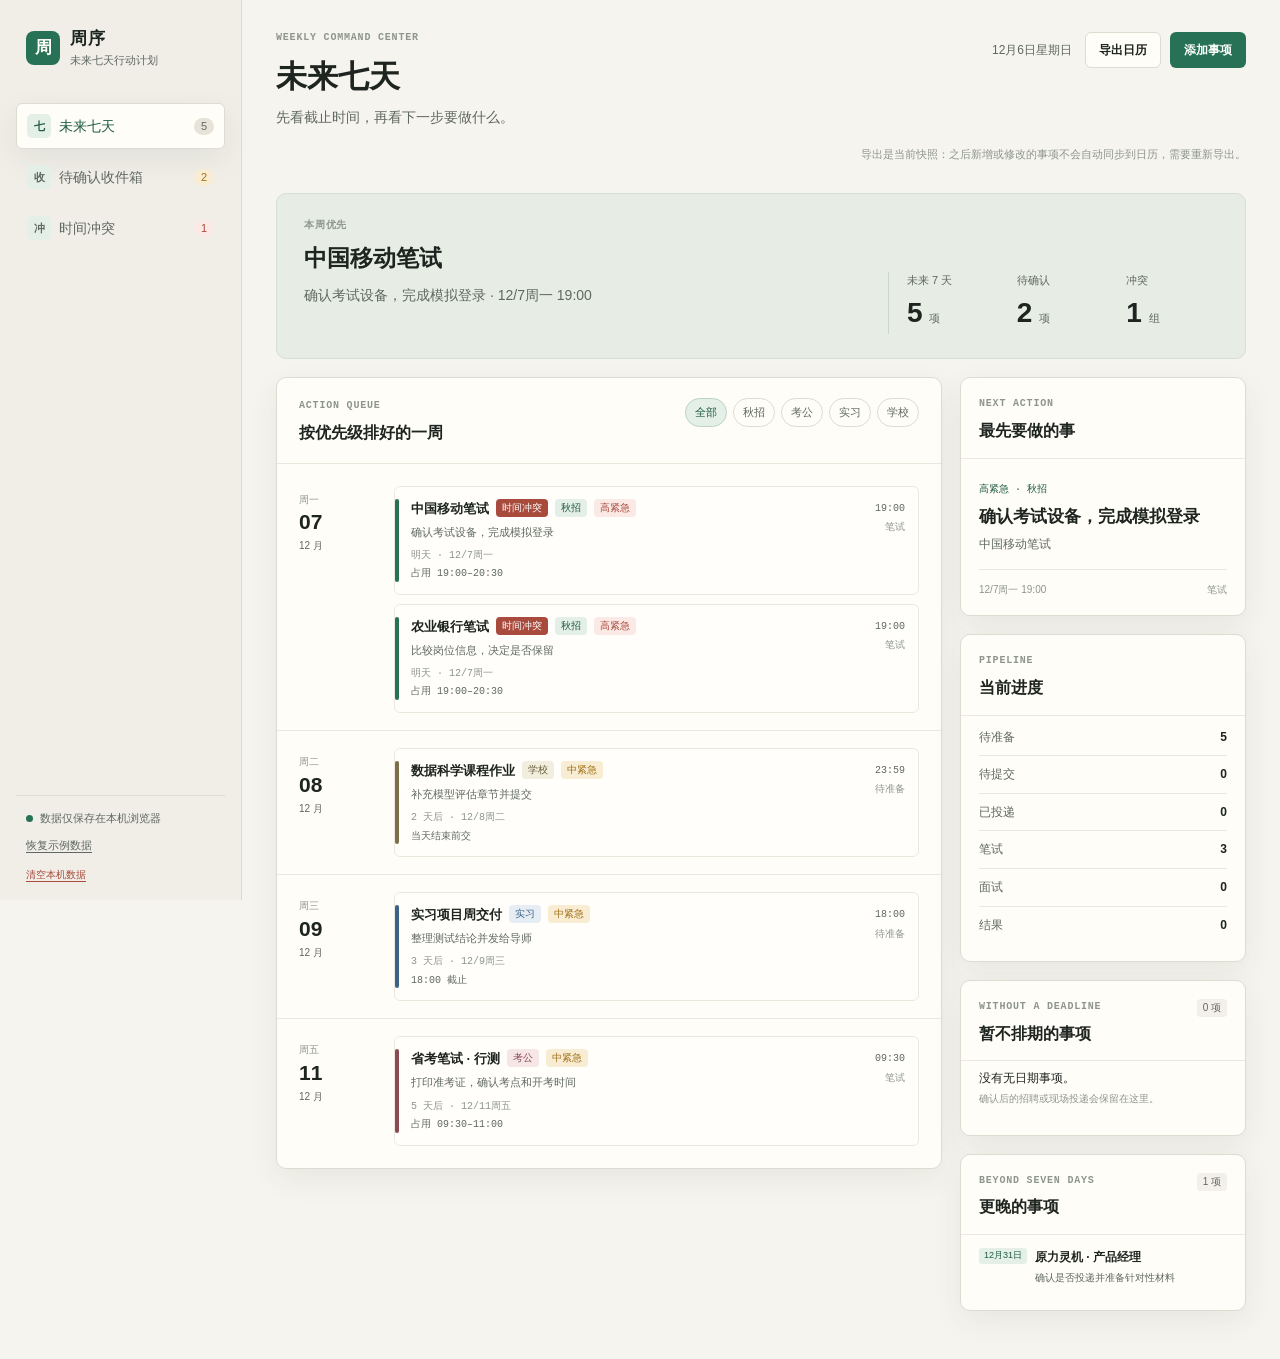
==== commit a34860f9: "接入考公分类：作为第四个分类复用现有冲突模型，不做独立板块" ====
--- a/mvp/index.html
+++ b/mvp/index.html
@@ -6,7 +6,7 @@
     <meta name="theme-color" content="#f5f3ee" />
     <title>周序 · 未来七天行动计划</title>
     <link rel="icon" href="data:," />
-    <link rel="stylesheet" href="./styles.css?v=20261125-3" />
+    <link rel="stylesheet" href="./styles.css?v=20261125-6" />
   </head>
   <body>
     <div class="app-shell">
@@ -67,6 +67,16 @@
           <p class="export-note">
             导出是当前快照：之后新增或修改的事项不会自动同步到日历，需要重新导出。
           </p>
+          <div class="export-guide" id="exportGuide" hidden>
+            <div class="export-guide-head">
+              <strong id="exportGuideTitle">文件已导出</strong>
+              <span class="export-guide-actions">
+                <button class="link-button" id="shareCalendarButton" type="button">分享给我自己</button>
+                <button class="link-button" id="exportGuideClose" type="button">知道了</button>
+              </span>
+            </div>
+            <ol id="exportGuideSteps"></ol>
+          </div>
         </header>
 
         <section class="view active" id="weekView" aria-labelledby="viewTitle">
@@ -182,35 +192,22 @@
                 <p>日期、任务和状态都会先展示原文依据，再由你确认。</p>
               </div>
               <form id="reviewForm" class="review-form hidden">
-                <div class="source-block">
-                  <span class="source-label">原文依据</span>
-                  <div id="reviewImageWrap" class="review-image-wrap hidden">
-                    <img id="reviewImage" alt="事项原始截图" />
-                  </div>
-                  <p id="reviewSourceText"></p>
-                  <a id="reviewSourceLink" class="source-link hidden" target="_blank" rel="noreferrer">打开来源</a>
-                </div>
-                <div id="reviewInference" class="inference-block hidden">
-                  <span class="source-label">日期推算依据</span>
-                  <p id="reviewInferenceText"></p>
-                  <span class="inference-hint">这是按原文推算的结果，请确认是否正确。</span>
-                </div>
-                <p id="reviewPrefillNote" class="prefill-note hidden"></p>
                 <label class="field">
-                  <span>事项名称</span>
-                  <input id="reviewTitle" type="text" required />
+                  <span>名称</span>
+                  <input id="reviewTitle" type="text" required placeholder="例如：交课程汇报" />
                 </label>
                 <div class="field-grid">
                   <label class="field">
                     <span>分类</span>
                     <select id="reviewCategory">
                       <option value="recruiting">秋招</option>
+                      <option value="civil">考公</option>
                       <option value="internship">实习</option>
                       <option value="school">学校</option>
                     </select>
                   </label>
                   <label class="field">
-                    <span>日期状态</span>
+                    <span>日期情况</span>
                     <select id="reviewDateState">
                       <option value="explicit">明确日期</option>
                       <option value="missing">未找到日期</option>
@@ -231,7 +228,7 @@
                 </div>
                 <div class="field-grid">
                   <label class="field" id="reviewDurationField">
-                    <span id="reviewDurationLabel">预计占用时长</span>
+                    <span id="reviewDurationLabel">这件事会占多久</span>
                     <select id="reviewDuration">
                       <option value="">按类型自动</option>
                       <option value="15">15 分钟</option>
@@ -245,24 +242,40 @@
                     </select>
                   </label>
                   <div class="field">
-                    <span id="reviewOccupancyLabel">时段基准</span>
+                    <span id="reviewOccupancyLabel">冲突怎么算</span>
                     <p class="field-help" id="reviewOccupancy"></p>
                   </div>
                 </div>
                 <p id="reviewTimeHint" class="field-help time-hint"></p>
                 <label class="field">
-                  <span>具体下一步</span>
+                  <span>要做什么</span>
                   <input id="reviewAction" type="text" placeholder="例如：完成网申并提交材料" required />
                 </label>
-                <div class="field-grid">
-                  <label class="field">
-                    <span>紧急程度</span>
-                    <select id="reviewUrgency">
-                      <option value="high">高</option>
-                      <option value="medium">中</option>
-                      <option value="low">低</option>
-                    </select>
-                  </label>
+                <label class="field">
+                  <span>紧急程度</span>
+                  <select id="reviewUrgency">
+                    <option value="high">高</option>
+                    <option value="medium">中</option>
+                    <option value="low">低</option>
+                  </select>
+                  <span class="field-help">同一天里，高紧急的排在前面。</span>
+                </label>
+                <details class="review-extra">
+                  <summary>补充信息（可选）</summary>
+                  <div class="source-block">
+                    <span class="source-label">原文依据</span>
+                    <div id="reviewImageWrap" class="review-image-wrap hidden">
+                      <img id="reviewImage" alt="事项原始截图" />
+                    </div>
+                    <p id="reviewSourceText"></p>
+                    <a id="reviewSourceLink" class="source-link hidden" target="_blank" rel="noreferrer">打开来源</a>
+                  </div>
+                  <div id="reviewInference" class="inference-block hidden">
+                    <span class="source-label">日期推算依据</span>
+                    <p id="reviewInferenceText"></p>
+                    <span class="inference-hint">这是按原文推算的结果，请确认是否正确。</span>
+                  </div>
+                  <p id="reviewPrefillNote" class="prefill-note hidden"></p>
                   <label class="field">
                     <span>进度</span>
                     <select id="reviewStatus">
@@ -275,11 +288,11 @@
                       <option value="done">已完成</option>
                     </select>
                   </label>
-                </div>
-                <label class="field">
-                  <span id="reviewContextLabel">岗位上下文（冲突比较时使用）</span>
-                  <textarea id="reviewContext" rows="2" placeholder="岗位职责、地点、考试形式或你自己的选择理由"></textarea>
-                </label>
+                  <label class="field">
+                    <span id="reviewContextLabel">补充说明（可选）</span>
+                    <textarea id="reviewContext" rows="2" placeholder="例如：线上笔试，需要提前 30 分钟到场"></textarea>
+                  </label>
+                </details>
                 <div class="review-actions">
                   <button class="button ghost" id="saveDraft" type="button">暂存草稿</button>
                   <button class="button danger-text" id="deleteTask" type="button">删除这条事项</button>
@@ -316,13 +329,16 @@
         </div>
 
         <section class="capture-mode active" data-mode-panel="image">
-          <label class="dropzone" id="dropzone">
-            <input id="imageInput" type="file" accept="image/*" hidden />
+          <label class="dropzone" for="imageInput">
+            <input id="imageInput" class="visually-hidden-file" type="file" accept="image/*" />
             <span class="drop-mark">+</span>
             <strong>选择一张招聘或通知截图</strong>
-            <span>图片只留在本机；首版会先进入“待人工确认”</span>
+            <span>图片只留在本机，本版本不会自动识别图片文字</span>
           </label>
           <div id="imagePreview" class="image-preview hidden"></div>
+          <p class="field-help">
+            更快的做法：截图后长按复制文字，切到「粘贴文本」贴进来，日期和状态会自动认出来。
+          </p>
         </section>
 
         <section class="capture-mode" data-mode-panel="text">
@@ -335,17 +351,17 @@
 
         <section class="capture-mode" data-mode-panel="manual">
           <div class="manual-form">
-            <label class="field" id="manualTitleField"><span>事项名称</span><input id="manualTitle" type="text" placeholder="例如：中国移动笔试" /></label>
+            <label class="field" id="manualTitleField"><span>名称</span><input id="manualTitle" type="text" placeholder="例如：中国移动笔试" /></label>
             <div class="field-grid">
-              <label class="field"><span>分类</span><select id="manualCategory"><option value="recruiting">秋招</option><option value="internship">实习</option><option value="school">学校</option></select></label>
-              <label class="field"><span>日期状态</span><select id="manualDateState"><option value="explicit">明确日期</option><option value="missing">未找到日期</option><option value="published">只有发布日期</option><option value="no_schedule">无需排期</option></select></label>
+              <label class="field"><span>分类</span><select id="manualCategory"><option value="recruiting">秋招</option><option value="civil">考公</option><option value="internship">实习</option><option value="school">学校</option></select></label>
+              <label class="field"><span>日期情况</span><select id="manualDateState"><option value="explicit">明确日期</option><option value="missing">未找到日期</option><option value="published">只有发布日期</option><option value="no_schedule">无需排期</option></select></label>
             </div>
             <div class="field-grid">
               <label class="field" id="manualDeadlineField"><span id="manualDeadlineLabel">截止日期</span><input id="manualDeadline" type="date" /></label>
               <label class="field"><span id="manualTimeLabel">截止时间</span><input id="manualTime" type="time" /></label>
             </div>
             <div class="field-grid">
-              <label class="field" id="manualDurationField"><span id="manualDurationLabel">预计占用时长</span>
+              <label class="field" id="manualDurationField"><span id="manualDurationLabel">这件事会占多久</span>
                 <select id="manualDuration">
                   <option value="">按类型自动</option>
                   <option value="15">15 分钟</option>
@@ -358,9 +374,9 @@
                   <option value="240">240 分钟</option>
                 </select>
               </label>
-              <div class="field"><span id="manualOccupancyLabel">时段基准</span><p class="field-help" id="manualOccupancy"></p></div>
-            </div>
-            <label class="field" id="manualActionField"><span>具体下一步</span><input id="manualAction" type="text" placeholder="例如：确认考试设备并完成模拟测试" /></label>
+              <div class="field"><span id="manualOccupancyLabel">冲突怎么算</span><p class="field-help" id="manualOccupancy"></p></div>
+            </div>
+            <label class="field" id="manualActionField"><span>要做什么</span><input id="manualAction" type="text" placeholder="例如：确认考试设备并完成模拟测试" /></label>
             <div class="field-grid">
               <label class="field"><span>进度</span><select id="manualStatus"><option value="todo">待准备</option><option value="coursework">待提交</option><option value="submitted">已投递</option><option value="exam">笔试</option><option value="interview">面试</option><option value="result">结果</option><option value="done">已完成</option></select></label>
               <label class="field"><span>紧急程度</span><select id="manualUrgency"><option value="high">高</option><option value="medium" selected>中</option><option value="low">低</option></select></label>
@@ -443,7 +459,7 @@
 
     <div class="toast" id="toast" role="status" aria-live="polite"></div>
 
-    <script src="./parser.js?v=20261125-3"></script>
-    <script src="./app.js?v=20261125-3"></script>
+    <script src="./parser.js?v=20261125-6"></script>
+    <script src="./app.js?v=20261125-6"></script>
   </body>
 </html>
--- a/mvp/styles.css
+++ b/mvp/styles.css
@@ -232,6 +232,51 @@
   text-align: right;
 }
 
+.export-guide {
+  flex: 0 0 100%;
+  padding: 12px 14px;
+  background: var(--panel);
+  border: 1px solid var(--line);
+  border-left: 3px solid var(--accent);
+  border-radius: 6px;
+}
+
+.export-guide-head {
+  display: flex;
+  align-items: baseline;
+  justify-content: space-between;
+  gap: 12px;
+}
+
+.export-guide-head strong {
+  font-size: 13px;
+}
+
+.export-guide .link-button {
+  padding: 0;
+  color: var(--ink-faint);
+  background: transparent;
+  border: none;
+  font-size: 11px;
+  text-decoration: underline;
+  text-underline-offset: 3px;
+  cursor: pointer;
+}
+
+.export-guide-actions {
+  display: inline-flex;
+  align-items: center;
+  gap: 12px;
+}
+
+.export-guide ol {
+  margin: 8px 0 0;
+  padding-left: 18px;
+  color: var(--ink-soft);
+  font-size: 12px;
+  line-height: 1.7;
+}
+
 .eyebrow,
 .section-kicker {
   margin: 0 0 7px;
@@ -525,6 +570,10 @@
   background: #7b704a;
 }
 
+.event-category.civil {
+  background: #8a4b52;
+}
+
 .event-main {
   min-width: 0;
 }
@@ -567,6 +616,11 @@
 .tag.category-school {
   color: #6b5f38;
   background: #f1eddf;
+}
+
+.tag.category-civil {
+  color: #8a4b52;
+  background: #f6e6e6;
 }
 
 .tag.priority-high {
@@ -881,6 +935,40 @@
   padding: 19px 20px 21px;
 }
 
+/* 次要字段默认折叠。第一次用的人一眼只看到"名称、日期、时刻、要做什么"。 */
+.review-extra {
+  margin-top: 14px;
+  padding-top: 12px;
+  border-top: 1px dashed var(--line);
+}
+
+.review-extra > summary {
+  color: var(--ink-faint);
+  font-size: 11px;
+  cursor: pointer;
+  list-style: none;
+}
+
+.review-extra > summary::-webkit-details-marker {
+  display: none;
+}
+
+.review-extra > summary::before {
+  content: "＋ ";
+}
+
+.review-extra[open] > summary::before {
+  content: "－ ";
+}
+
+.review-extra .source-block {
+  margin-top: 12px;
+}
+
+.review-extra .field {
+  margin-top: 12px;
+}
+
 .hidden {
   display: none !important;
 }
@@ -938,6 +1026,12 @@
 .field > span {
   color: var(--ink-soft);
   font-size: 11px;
+}
+
+.field > span.field-help {
+  display: block;
+  margin: 6px 0 0;
+  color: var(--ink-faint);
 }
 
 .field input,
@@ -1242,6 +1336,20 @@
 
 .dropzone span:last-child {
   font-size: 11px;
+}
+
+/* 文件选择框不能 display:none——iOS Safari 会因此无法唤起相册。
+   改成可访问但视觉隐藏，由 label 原生触发点击。 */
+.visually-hidden-file {
+  position: absolute;
+  width: 1px;
+  height: 1px;
+  padding: 0;
+  margin: -1px;
+  overflow: hidden;
+  clip: rect(0 0 0 0);
+  white-space: nowrap;
+  border: 0;
 }
 
 .drop-mark {
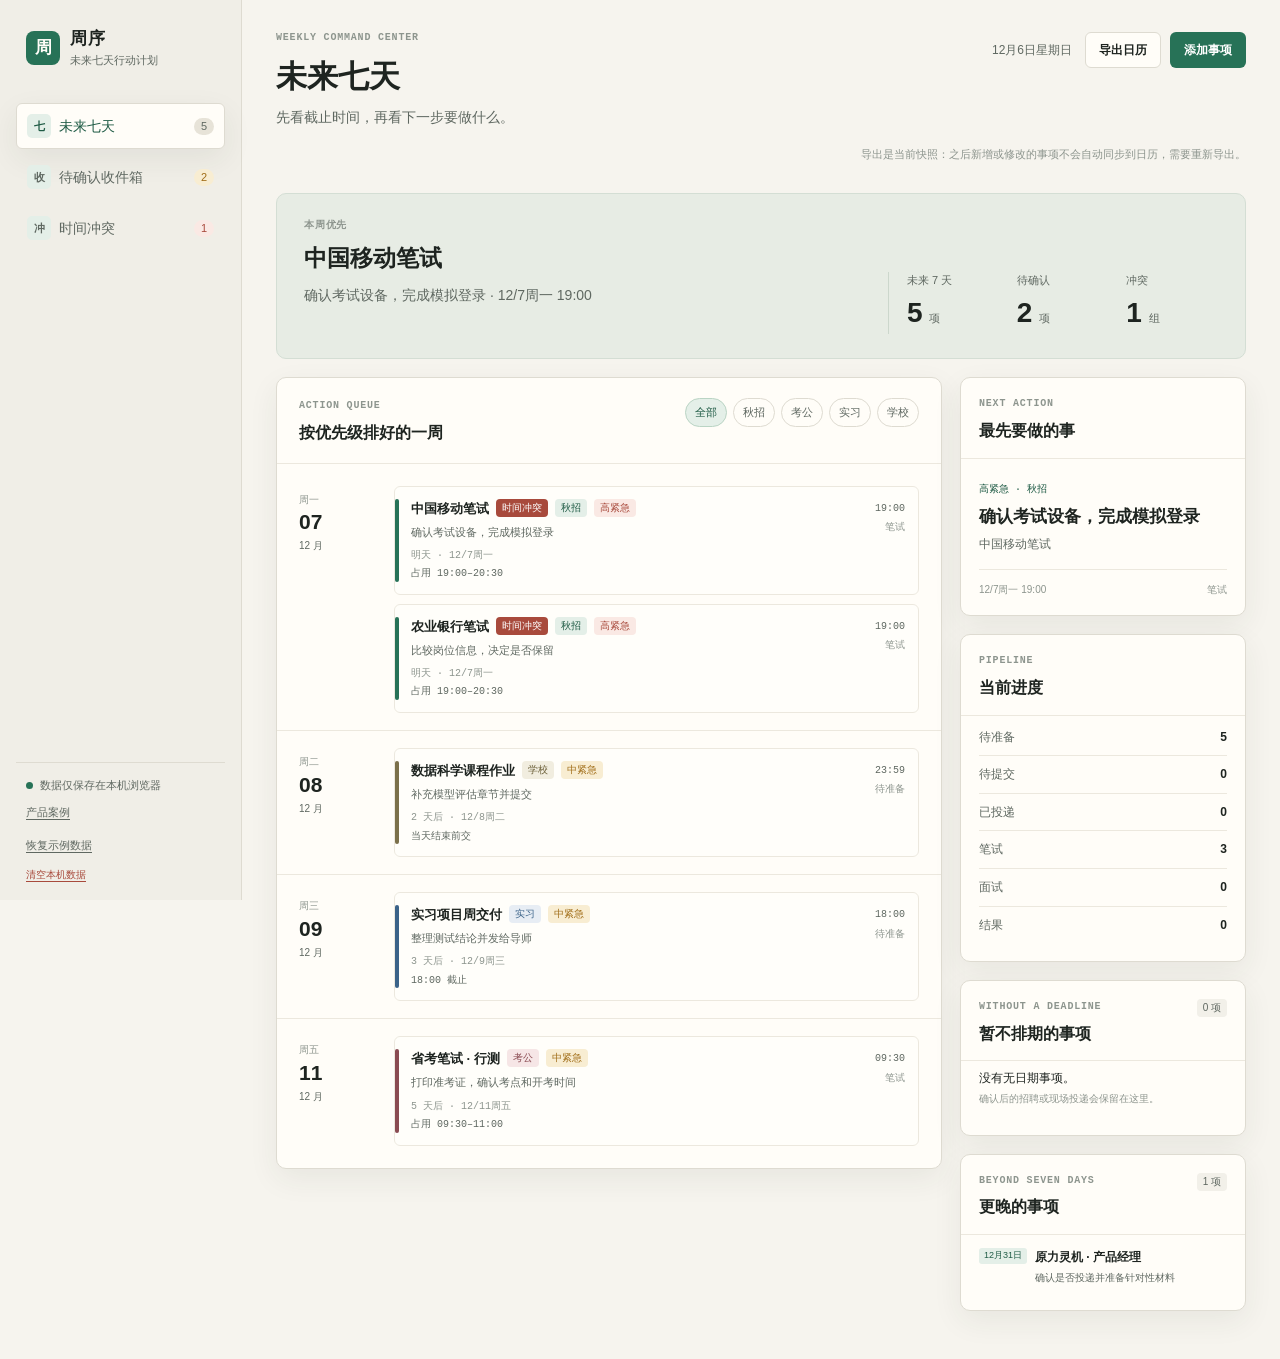
==== commit 5ada7d06: "上线产品案例页 v1，新增案例页自动化检查，接入 Demo 侧边栏入口" ====
--- a/mvp/index.html
+++ b/mvp/index.html
@@ -6,7 +6,7 @@
     <meta name="theme-color" content="#f5f3ee" />
     <title>周序 · 未来七天行动计划</title>
     <link rel="icon" href="data:," />
-    <link rel="stylesheet" href="./styles.css?v=20261125-6" />
+    <link rel="stylesheet" href="./styles.css?v=20261125-10" />
   </head>
   <body>
     <div class="app-shell">
@@ -43,6 +43,7 @@
             <span>数据仅保存在本机浏览器</span>
           </div>
           <div class="sidebar-actions">
+            <a class="text-button" href="./case/">产品案例</a>
             <button class="text-button" id="resetDemo" type="button">恢复示例数据</button>
             <button class="reset-link" id="clearLocalData" type="button">
               <span class="label-full">清空本机数据</span>
@@ -241,10 +242,15 @@
                       <option value="240">240 分钟</option>
                     </select>
                   </label>
-                  <div class="field">
-                    <span id="reviewOccupancyLabel">冲突怎么算</span>
-                    <p class="field-help" id="reviewOccupancy"></p>
-                  </div>
+                  <label class="field" id="reviewEndTimeField">
+                    <span id="reviewEndTimeLabel">结束时间</span>
+                    <input id="reviewEndTime" type="time" />
+                    <span class="field-help">公告写了结束时间就填，填了就不估算。</span>
+                  </label>
+                </div>
+                <div class="field">
+                  <span id="reviewOccupancyLabel">冲突怎么算</span>
+                  <p class="field-help" id="reviewOccupancy"></p>
                 </div>
                 <p id="reviewTimeHint" class="field-help time-hint"></p>
                 <label class="field">
@@ -284,6 +290,7 @@
                       <option value="submitted">已投递</option>
                       <option value="exam">笔试</option>
                       <option value="interview">面试</option>
+                      <option value="meeting">会议</option>
                       <option value="result">结果</option>
                       <option value="done">已完成</option>
                     </select>
@@ -374,11 +381,14 @@
                   <option value="240">240 分钟</option>
                 </select>
               </label>
-              <div class="field"><span id="manualOccupancyLabel">冲突怎么算</span><p class="field-help" id="manualOccupancy"></p></div>
-            </div>
+              <label class="field" id="manualEndTimeField"><span id="manualEndTimeLabel">结束时间</span>
+                <input id="manualEndTime" type="time" />
+              </label>
+            </div>
+            <div class="field"><span id="manualOccupancyLabel">冲突怎么算</span><p class="field-help" id="manualOccupancy"></p></div>
             <label class="field" id="manualActionField"><span>要做什么</span><input id="manualAction" type="text" placeholder="例如：确认考试设备并完成模拟测试" /></label>
             <div class="field-grid">
-              <label class="field"><span>进度</span><select id="manualStatus"><option value="todo">待准备</option><option value="coursework">待提交</option><option value="submitted">已投递</option><option value="exam">笔试</option><option value="interview">面试</option><option value="result">结果</option><option value="done">已完成</option></select></label>
+              <label class="field"><span>进度</span><select id="manualStatus"><option value="todo">待准备</option><option value="coursework">待提交</option><option value="submitted">已投递</option><option value="exam">笔试</option><option value="interview">面试</option><option value="meeting">会议</option><option value="result">结果</option><option value="done">已完成</option></select></label>
               <label class="field"><span>紧急程度</span><select id="manualUrgency"><option value="high">高</option><option value="medium" selected>中</option><option value="low">低</option></select></label>
             </div>
             <p id="manualHint" class="field-help"></p>
@@ -459,7 +469,7 @@
 
     <div class="toast" id="toast" role="status" aria-live="polite"></div>
 
-    <script src="./parser.js?v=20261125-6"></script>
-    <script src="./app.js?v=20261125-6"></script>
+    <script src="./parser.js?v=20261125-10"></script>
+    <script src="./app.js?v=20261125-10"></script>
   </body>
 </html>
